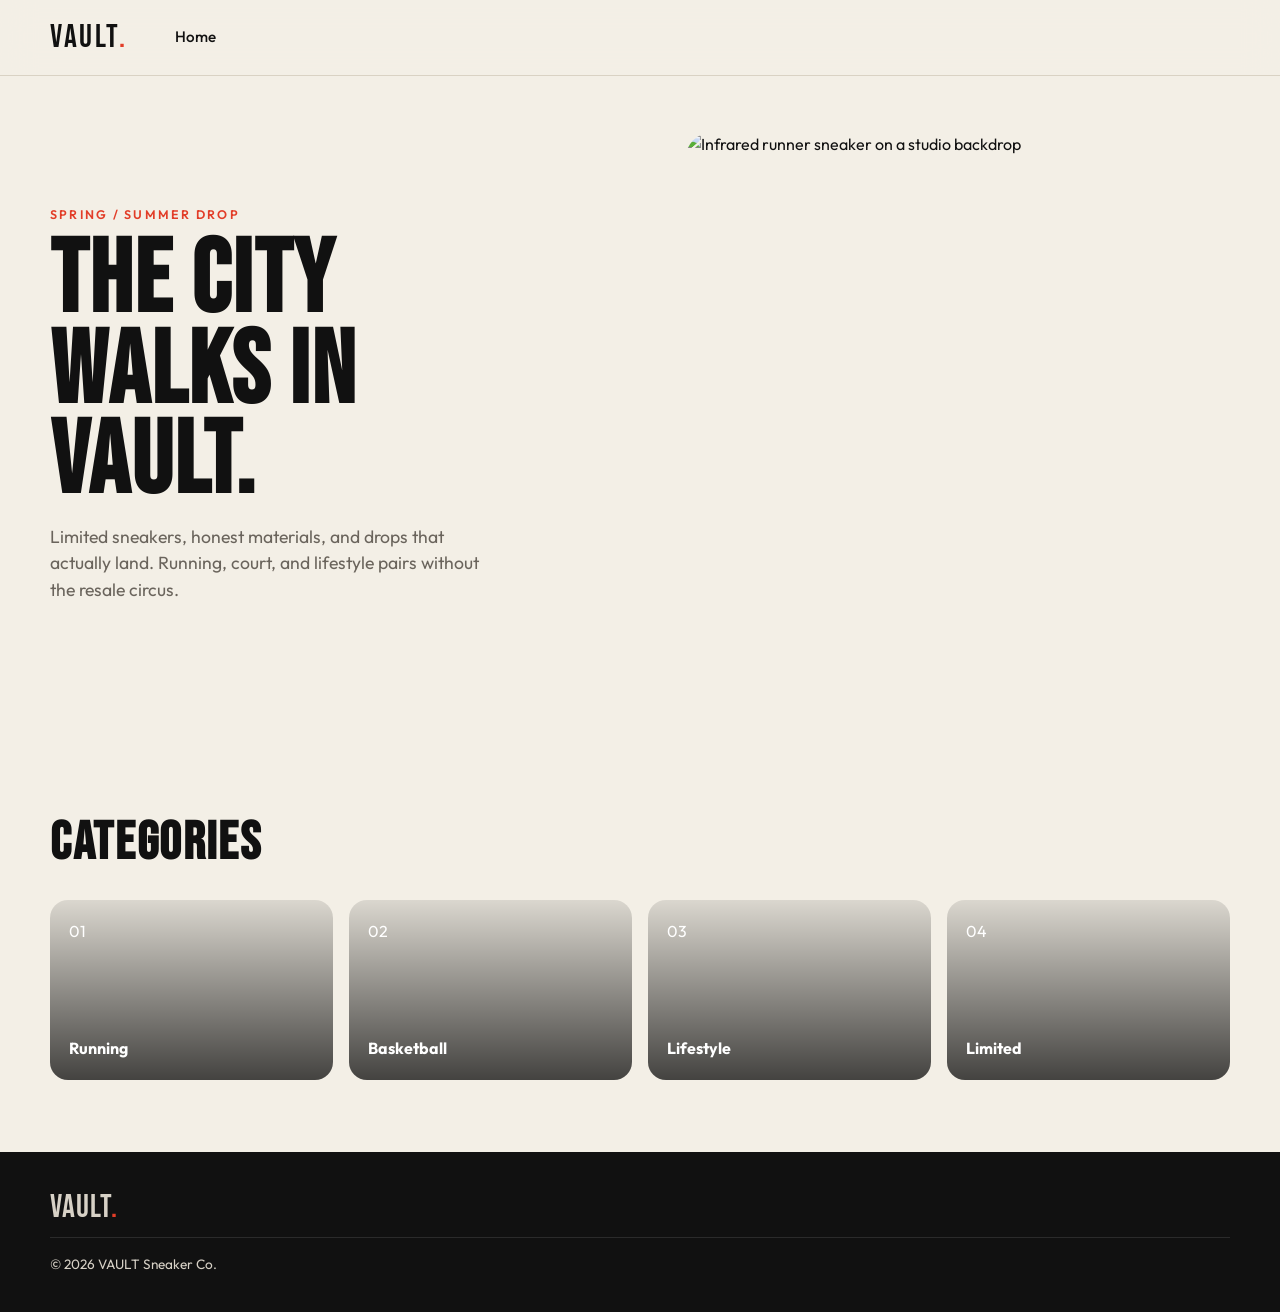
==== index.html @ f32f99b2 "Add the landing page hero and category sections." ====
<!DOCTYPE html>
<html lang="en">
  <head>
    <meta charset="UTF-8" />
    <meta name="viewport" content="width=device-width, initial-scale=1.0" />
    <title>VAULT — Premium Sneaker Store</title>
    <link rel="preconnect" href="https://fonts.googleapis.com" />
    <link rel="preconnect" href="https://fonts.gstatic.com" crossorigin />
    <link
      href="https://fonts.googleapis.com/css2?family=Bebas+Neue&family=Outfit:wght@300;400;500;600;700&display=swap"
      rel="stylesheet"
    />
    <link rel="stylesheet" href="css/style.css" />
  </head>
  <body data-page="home">
    <header class="site-header">
      <div class="container header-inner">
        <a class="logo" href="index.html">VAULT<span>.</span></a>
        <nav class="site-nav" aria-label="Primary">
          <a href="index.html" class="is-active">Home</a>
        </nav>
        <button class="nav-toggle" type="button" aria-label="Toggle menu" aria-expanded="false">☰</button>
      </div>
    </header>

    <main>
      <section class="container hero">
        <div>
          <p class="kicker">Spring / Summer drop</p>
          <h1>THE CITY<br />WALKS IN<br />VAULT.</h1>
          <p class="lede">
            Limited sneakers, honest materials, and drops that actually land.
            Running, court, and lifestyle pairs without the resale circus.
          </p>
        </div>
        <div class="hero-visual">
          <img
            src="https://images.unsplash.com/photo-1542291026-7eec264c27ff?auto=format&fit=crop&w=1400&q=80"
            alt="Infrared runner sneaker on a studio backdrop"
          />
        </div>
      </section>

      <section class="section">
        <div class="container">
          <div class="section-head">
            <h2>Categories</h2>
          </div>
          <div class="categories">
            <div class="category-card" style="background-image: url('https://images.unsplash.com/photo-1460353581641-37baddab0fa2?auto=format&fit=crop&w=800&q=80')">
              <span>01</span>
              <strong>Running</strong>
            </div>
            <div class="category-card" style="background-image: url('https://images.unsplash.com/photo-1552346154-21d32810aba3?auto=format&fit=crop&w=800&q=80')">
              <span>02</span>
              <strong>Basketball</strong>
            </div>
            <div class="category-card" style="background-image: url('https://images.unsplash.com/photo-1549298916-b41d501d3772?auto=format&fit=crop&w=800&q=80')">
              <span>03</span>
              <strong>Lifestyle</strong>
            </div>
            <div class="category-card" style="background-image: url('https://images.unsplash.com/photo-1595950653106-6c9ebd614d3a?auto=format&fit=crop&w=800&q=80')">
              <span>04</span>
              <strong>Limited</strong>
            </div>
          </div>
        </div>
      </section>
    </main>

    <footer class="site-footer">
      <div class="container">
        <div class="logo">VAULT<span>.</span></div>
        <p class="copyright">© 2026 VAULT Sneaker Co.</p>
      </div>
    </footer>
    <script src="js/ui.js"></script>
  </body>
</html>
---- css/style.css ----
:root {
  --bg: #f3efe6;
  --bg-alt: #e8e2d4;
  --ink: #111111;
  --muted: #6a645c;
  --line: #d9d2c4;
  --paper: #fffcf6;
  --accent: #e23d28;
  --accent-dark: #c12f1c;
  --error: #c1121f;
  --shadow: 0 18px 40px rgba(17, 17, 17, 0.08);
  --radius: 18px;
  --header: 76px;
  --max: 1180px;
  --font: "Outfit", system-ui, sans-serif;
  --display: "Bebas Neue", Impact, sans-serif;
}

*,
*::before,
*::after {
  box-sizing: border-box;
}

html {
  scroll-behavior: smooth;
}

body {
  margin: 0;
  font-family: var(--font);
  color: var(--ink);
  background: var(--bg);
  line-height: 1.5;
  min-height: 100vh;
  display: flex;
  flex-direction: column;
}

img {
  max-width: 100%;
  display: block;
}

a {
  color: inherit;
  text-decoration: none;
}

button,
input,
select,
textarea {
  font: inherit;
}

.container {
  width: min(100% - 2rem, var(--max));
  margin-inline: auto;
}

main {
  flex: 1;
}

.site-header {
  position: sticky;
  top: 0;
  z-index: 40;
  height: var(--header);
  background: rgba(243, 239, 230, 0.92);
  backdrop-filter: blur(16px);
  border-bottom: 1px solid var(--line);
}

.header-inner {
  height: 100%;
  display: flex;
  align-items: center;
  gap: 1rem;
}

.logo {
  font-family: var(--display);
  font-size: 2rem;
  letter-spacing: 0.08em;
  line-height: 1;
}

.logo span {
  color: var(--accent);
}

.site-nav {
  display: flex;
  gap: 1.5rem;
  margin-left: 2rem;
}

.site-nav a {
  font-size: 0.95rem;
  font-weight: 500;
  color: var(--muted);
}

.site-nav a:hover,
.site-nav a.is-active {
  color: var(--ink);
}

.header-actions {
  margin-left: auto;
  display: flex;
  align-items: center;
  gap: 0.75rem;
}

.cart-link {
  display: inline-flex;
  align-items: center;
  gap: 0.45rem;
  padding: 0.55rem 0.9rem;
  border: 1px solid var(--ink);
  border-radius: 999px;
  font-weight: 600;
  font-size: 0.9rem;
}

.cart-count {
  min-width: 1.35rem;
  height: 1.35rem;
  display: inline-grid;
  place-items: center;
  background: var(--accent);
  color: white;
  border-radius: 999px;
  font-size: 0.75rem;
}

.nav-toggle {
  display: none;
  margin-left: auto;
  width: 42px;
  height: 42px;
  border: 1px solid var(--line);
  background: var(--paper);
  border-radius: 10px;
}

.btn {
  display: inline-flex;
  align-items: center;
  justify-content: center;
  gap: 0.4rem;
  border: 0;
  cursor: pointer;
  border-radius: 999px;
  padding: 0.85rem 1.4rem;
  font-weight: 600;
  transition: transform 0.15s ease, background 0.15s ease;
}

.btn:hover {
  transform: translateY(-1px);
}

.btn-primary {
  background: var(--ink);
  color: var(--paper);
}

.btn-accent {
  background: var(--accent);
  color: white;
}

.btn-accent:hover {
  background: var(--accent-dark);
}

.btn-ghost {
  background: transparent;
  color: var(--ink);
  border: 1px solid var(--ink);
}

.btn-full {
  width: 100%;
}

.hero {
  display: grid;
  grid-template-columns: 1.05fr 0.95fr;
  gap: 2rem;
  align-items: center;
  padding: 3.5rem 0 2.5rem;
}

.kicker {
  display: inline-block;
  font-size: 0.78rem;
  letter-spacing: 0.18em;
  text-transform: uppercase;
  font-weight: 600;
  color: var(--accent);
  margin-bottom: 0.8rem;
}

.hero h1,
.page-hero h1,
.display {
  font-family: var(--display);
  font-size: clamp(3.4rem, 8vw, 7.2rem);
  line-height: 0.88;
  letter-spacing: 0.02em;
  margin: 0 0 1rem;
}

.lede {
  font-size: 1.1rem;
  color: var(--muted);
  max-width: 38ch;
  margin: 0 0 1.6rem;
}

.hero-actions {
  display: flex;
  flex-wrap: wrap;
  gap: 0.75rem;
}

.hero-visual img {
  width: 100%;
  height: min(62vh, 560px);
  object-fit: cover;
  border-radius: 28px;
}

.section {
  padding: 4.5rem 0;
}

.section-head h2,
.site-footer .logo {
  font-family: var(--display);
  letter-spacing: 0.03em;
}

.section-head h2 {
  font-size: clamp(2.2rem, 5vw, 3.4rem);
  margin: 0 0 1rem;
}

.categories {
  display: grid;
  grid-template-columns: repeat(4, 1fr);
  gap: 1rem;
}

.category-card {
  min-height: 180px;
  border-radius: var(--radius);
  padding: 1.2rem;
  display: flex;
  flex-direction: column;
  justify-content: space-between;
  color: white;
  background-size: cover;
  background-position: center;
  position: relative;
  overflow: hidden;
}

.category-card::before {
  content: "";
  position: absolute;
  inset: 0;
  background: linear-gradient(180deg, rgba(0, 0, 0, 0.1), rgba(0, 0, 0, 0.72));
}

.category-card > * {
  position: relative;
}

.product-grid {
  display: grid;
  grid-template-columns: repeat(3, 1fr);
  gap: 1.25rem;
}

.product-card {
  background: var(--paper);
  border-radius: var(--radius);
  overflow: hidden;
  display: flex;
  flex-direction: column;
}

.product-media {
  position: relative;
  background: var(--bg-alt);
  aspect-ratio: 1 / 1;
}

.product-media img {
  width: 100%;
  height: 100%;
  object-fit: cover;
}

.badge {
  position: absolute;
  top: 0.9rem;
  left: 0.9rem;
  background: var(--ink);
  color: white;
  font-size: 0.72rem;
  font-weight: 600;
  letter-spacing: 0.04em;
  text-transform: uppercase;
  padding: 0.3rem 0.55rem;
  border-radius: 999px;
}

.badge.limited {
  background: var(--accent);
}

.product-body {
  padding: 1rem 1rem 1.15rem;
  display: grid;
  gap: 0.7rem;
}

.product-meta {
  display: flex;
  justify-content: space-between;
  gap: 0.75rem;
}

.product-meta h3 {
  margin: 0;
  font-size: 1.08rem;
}

.category-tag {
  color: var(--muted);
  font-size: 0.82rem;
}

.card-actions {
  display: grid;
  grid-template-columns: 1fr auto;
  gap: 0.5rem;
}

.card-actions select,
.toolbar input,
.toolbar select,
.field input {
  border: 1px solid var(--line);
  background: var(--bg);
  border-radius: 12px;
  padding: 0.7rem 0.85rem;
}

.card-actions select {
  border-radius: 999px;
}

.page-hero {
  padding: 2.5rem 0 1rem;
}

.toolbar {
  display: flex;
  flex-wrap: wrap;
  gap: 0.75rem;
  margin-bottom: 1.5rem;
}

.toolbar input {
  min-width: min(100%, 280px);
  flex: 1;
  background: var(--paper);
  border-radius: 999px;
}

.toolbar select {
  background: var(--paper);
  border-radius: 999px;
}

.cart-layout,
.pay-layout {
  display: grid;
  grid-template-columns: 1.5fr 0.9fr;
  gap: 1.5rem;
  align-items: start;
  padding-bottom: 4rem;
}

.cart-item,
.summary-card,
.form-card {
  background: var(--paper);
  border-radius: var(--radius);
  padding: 1.1rem;
}

.cart-item {
  display: grid;
  grid-template-columns: 110px 1fr auto;
  gap: 1rem;
  margin-bottom: 0.9rem;
}

.cart-item img {
  width: 110px;
  height: 110px;
  object-fit: cover;
  border-radius: 14px;
  background: var(--bg-alt);
}

.qty-row {
  display: flex;
  align-items: center;
  gap: 0.5rem;
  margin-top: 0.6rem;
}

.qty-row button {
  width: 32px;
  height: 32px;
  border-radius: 8px;
  border: 1px solid var(--line);
  background: var(--bg);
  cursor: pointer;
}

.remove-btn {
  border: 0;
  background: none;
  color: var(--muted);
  cursor: pointer;
  text-decoration: underline;
}

.summary-row {
  display: flex;
  justify-content: space-between;
  margin: 0.55rem 0;
  color: var(--muted);
}

.summary-row.total {
  color: var(--ink);
  font-weight: 700;
  font-size: 1.15rem;
  border-top: 1px solid var(--line);
  padding-top: 0.85rem;
  margin-top: 0.85rem;
}

.form-grid {
  display: grid;
  grid-template-columns: 1fr 1fr;
  gap: 0.9rem;
}

.field {
  display: grid;
  gap: 0.35rem;
}

.field.full {
  grid-column: 1 / -1;
}

.field label {
  font-size: 0.85rem;
  font-weight: 600;
}

.field input.is-invalid {
  border-color: var(--error);
  background: #fff5f5;
}

.error {
  color: var(--error);
  font-size: 0.78rem;
  min-height: 1em;
}

.checkbox {
  display: flex;
  gap: 0.55rem;
  align-items: flex-start;
  font-size: 0.9rem;
}

.success {
  text-align: center;
  padding: 4rem 1rem 5rem;
}

.success h1 {
  font-family: var(--display);
  font-size: clamp(3rem, 7vw, 5.5rem);
  margin: 0.4rem 0;
}

.empty-state {
  background: var(--paper);
  border-radius: var(--radius);
  padding: 3rem 1.5rem;
  text-align: center;
}

.toast {
  position: fixed;
  right: 1.2rem;
  bottom: 1.2rem;
  background: var(--ink);
  color: white;
  padding: 0.85rem 1rem;
  border-radius: 12px;
  z-index: 50;
  opacity: 0;
  transform: translateY(8px);
  pointer-events: none;
  transition: 0.2s ease;
}

.toast.is-visible {
  opacity: 1;
  transform: none;
}

.site-footer {
  background: var(--ink);
  color: #d7d1c6;
  padding: 2.5rem 0 1.5rem;
}

.footer-grid {
  display: grid;
  grid-template-columns: 1.4fr 1fr 1fr;
  gap: 1.5rem;
  margin-bottom: 1.5rem;
}

.copyright {
  border-top: 1px solid #2b2b2b;
  padding-top: 1rem;
  font-size: 0.85rem;
}

@media (max-width: 980px) {
  .hero,
  .cart-layout,
  .pay-layout,
  .footer-grid {
    grid-template-columns: 1fr;
  }

  .product-grid,
  .categories {
    grid-template-columns: 1fr 1fr;
  }
}

@media (max-width: 720px) {
  .nav-toggle {
    display: grid;
    place-items: center;
  }

  .site-nav {
    display: none;
    position: absolute;
    top: var(--header);
    left: 0;
    right: 0;
    background: var(--bg);
    border-bottom: 1px solid var(--line);
    padding: 1rem 1.25rem 1.2rem;
    flex-direction: column;
    margin: 0;
    gap: 0.85rem;
  }

  .site-nav.is-open {
    display: flex;
  }

  .header-actions {
    margin-left: 0;
  }

  .product-grid,
  .categories,
  .form-grid {
    grid-template-columns: 1fr;
  }

  .cart-item {
    grid-template-columns: 88px 1fr;
  }
}
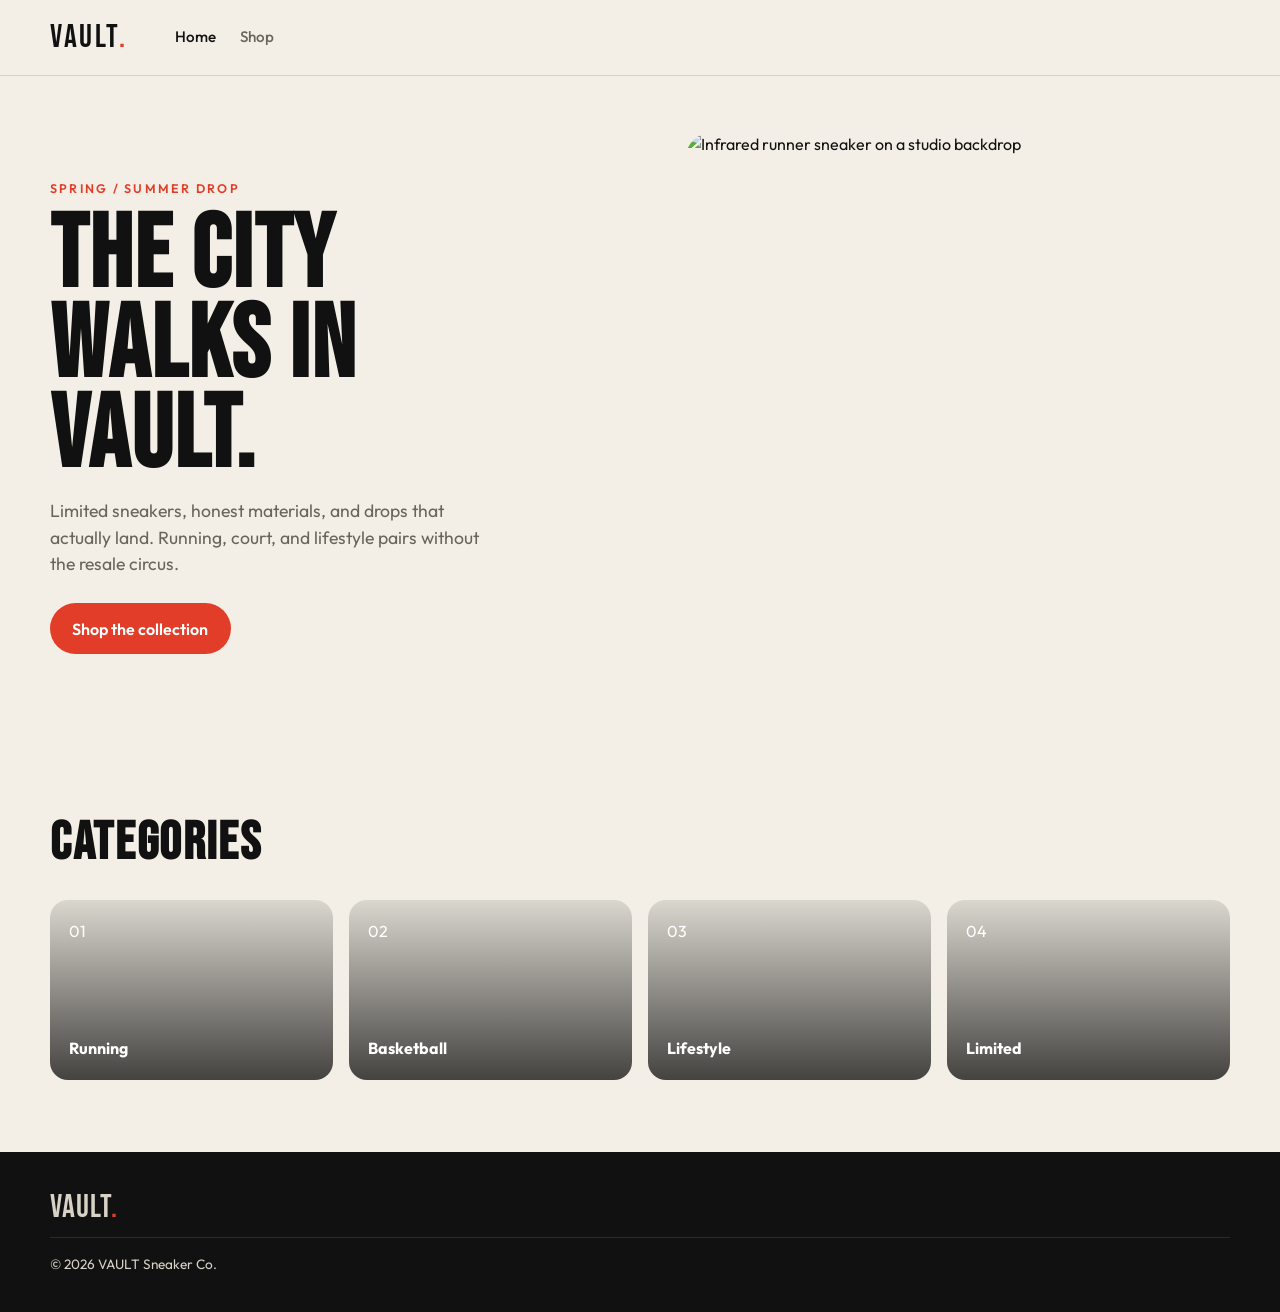
==== commit 7de7349c: "Add a product display page." ====
--- a/index.html
+++ b/index.html
@@ -18,6 +18,7 @@
         <a class="logo" href="index.html">VAULT<span>.</span></a>
         <nav class="site-nav" aria-label="Primary">
           <a href="index.html" class="is-active">Home</a>
+          <a href="products.html">Shop</a>
         </nav>
         <button class="nav-toggle" type="button" aria-label="Toggle menu" aria-expanded="false">☰</button>
       </div>
@@ -32,6 +33,9 @@
             Limited sneakers, honest materials, and drops that actually land.
             Running, court, and lifestyle pairs without the resale circus.
           </p>
+          <div class="hero-actions">
+            <a class="btn btn-accent" href="products.html">Shop the collection</a>
+          </div>
         </div>
         <div class="hero-visual">
           <img
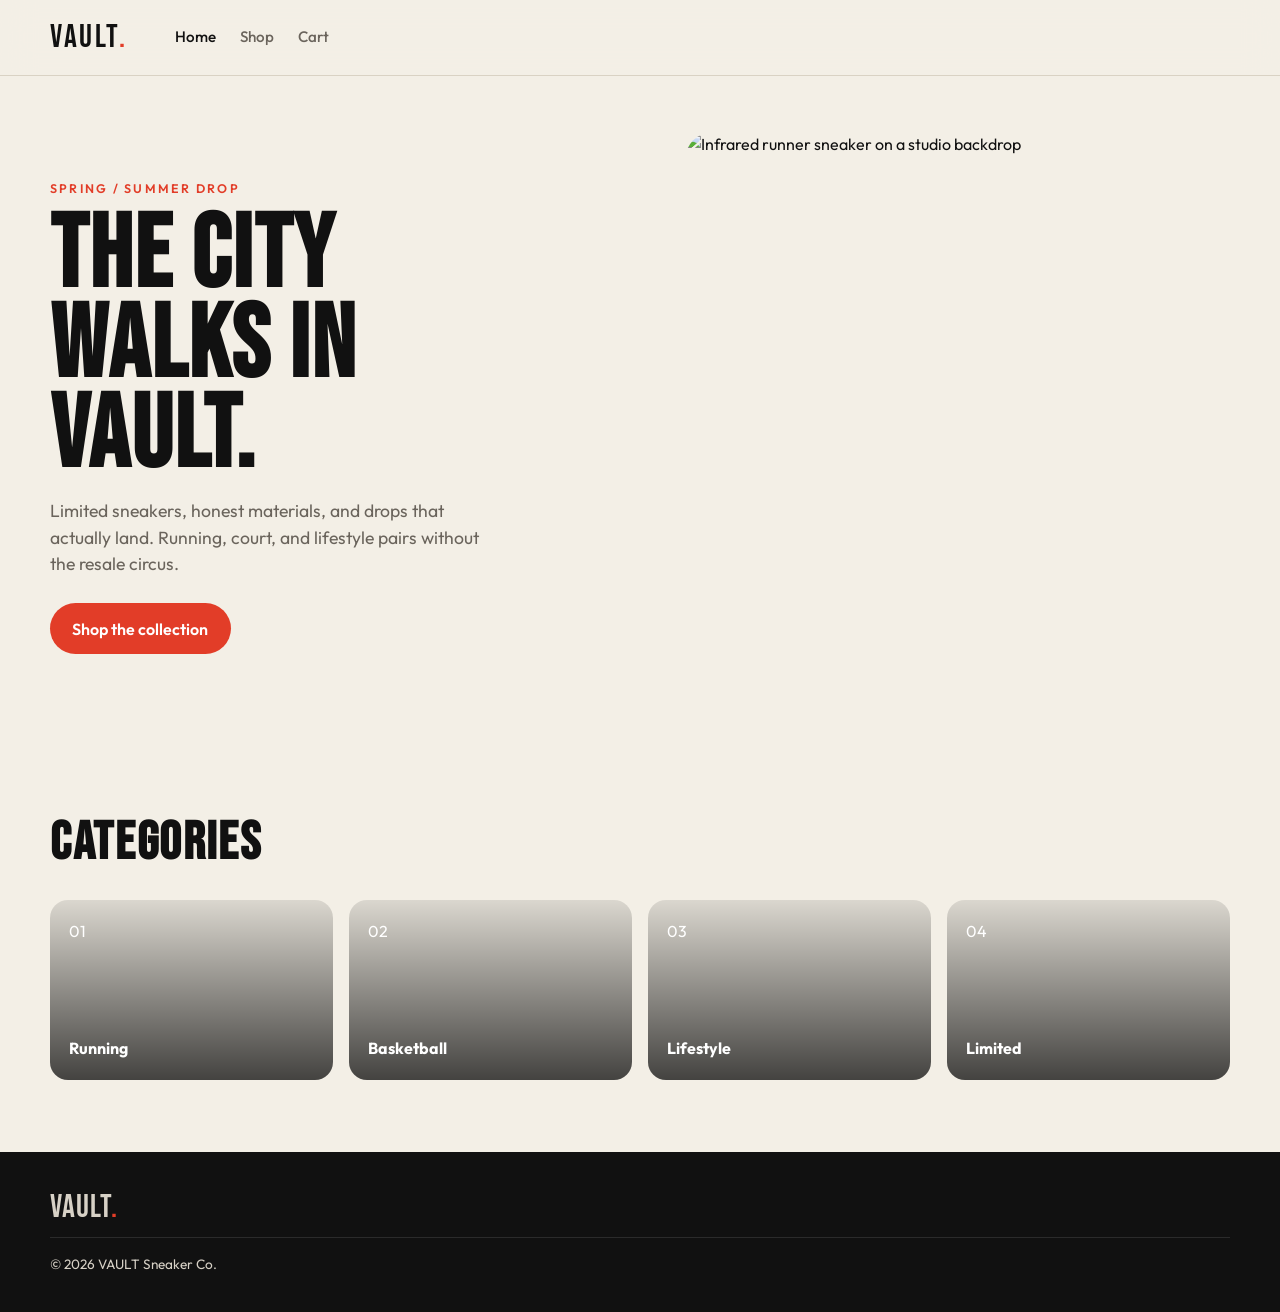
==== commit 934839a9: "Add a shopping cart page." ====
--- a/index.html
+++ b/index.html
@@ -19,6 +19,7 @@
         <nav class="site-nav" aria-label="Primary">
           <a href="index.html" class="is-active">Home</a>
           <a href="products.html">Shop</a>
+          <a href="cart.html">Cart</a>
         </nav>
         <button class="nav-toggle" type="button" aria-label="Toggle menu" aria-expanded="false">☰</button>
       </div>
@@ -51,22 +52,22 @@
             <h2>Categories</h2>
           </div>
           <div class="categories">
-            <div class="category-card" style="background-image: url('https://images.unsplash.com/photo-1460353581641-37baddab0fa2?auto=format&fit=crop&w=800&q=80')">
+            <a class="category-card" href="products.html?category=Running" style="background-image: url('https://images.unsplash.com/photo-1460353581641-37baddab0fa2?auto=format&fit=crop&w=800&q=80')">
               <span>01</span>
               <strong>Running</strong>
-            </div>
-            <div class="category-card" style="background-image: url('https://images.unsplash.com/photo-1552346154-21d32810aba3?auto=format&fit=crop&w=800&q=80')">
+            </a>
+            <a class="category-card" href="products.html?category=Basketball" style="background-image: url('https://images.unsplash.com/photo-1552346154-21d32810aba3?auto=format&fit=crop&w=800&q=80')">
               <span>02</span>
               <strong>Basketball</strong>
-            </div>
-            <div class="category-card" style="background-image: url('https://images.unsplash.com/photo-1549298916-b41d501d3772?auto=format&fit=crop&w=800&q=80')">
+            </a>
+            <a class="category-card" href="products.html?category=Lifestyle" style="background-image: url('https://images.unsplash.com/photo-1549298916-b41d501d3772?auto=format&fit=crop&w=800&q=80')">
               <span>03</span>
               <strong>Lifestyle</strong>
-            </div>
-            <div class="category-card" style="background-image: url('https://images.unsplash.com/photo-1595950653106-6c9ebd614d3a?auto=format&fit=crop&w=800&q=80')">
+            </a>
+            <a class="category-card" href="products.html?category=Limited" style="background-image: url('https://images.unsplash.com/photo-1595950653106-6c9ebd614d3a?auto=format&fit=crop&w=800&q=80')">
               <span>04</span>
               <strong>Limited</strong>
-            </div>
+            </a>
           </div>
         </div>
       </section>
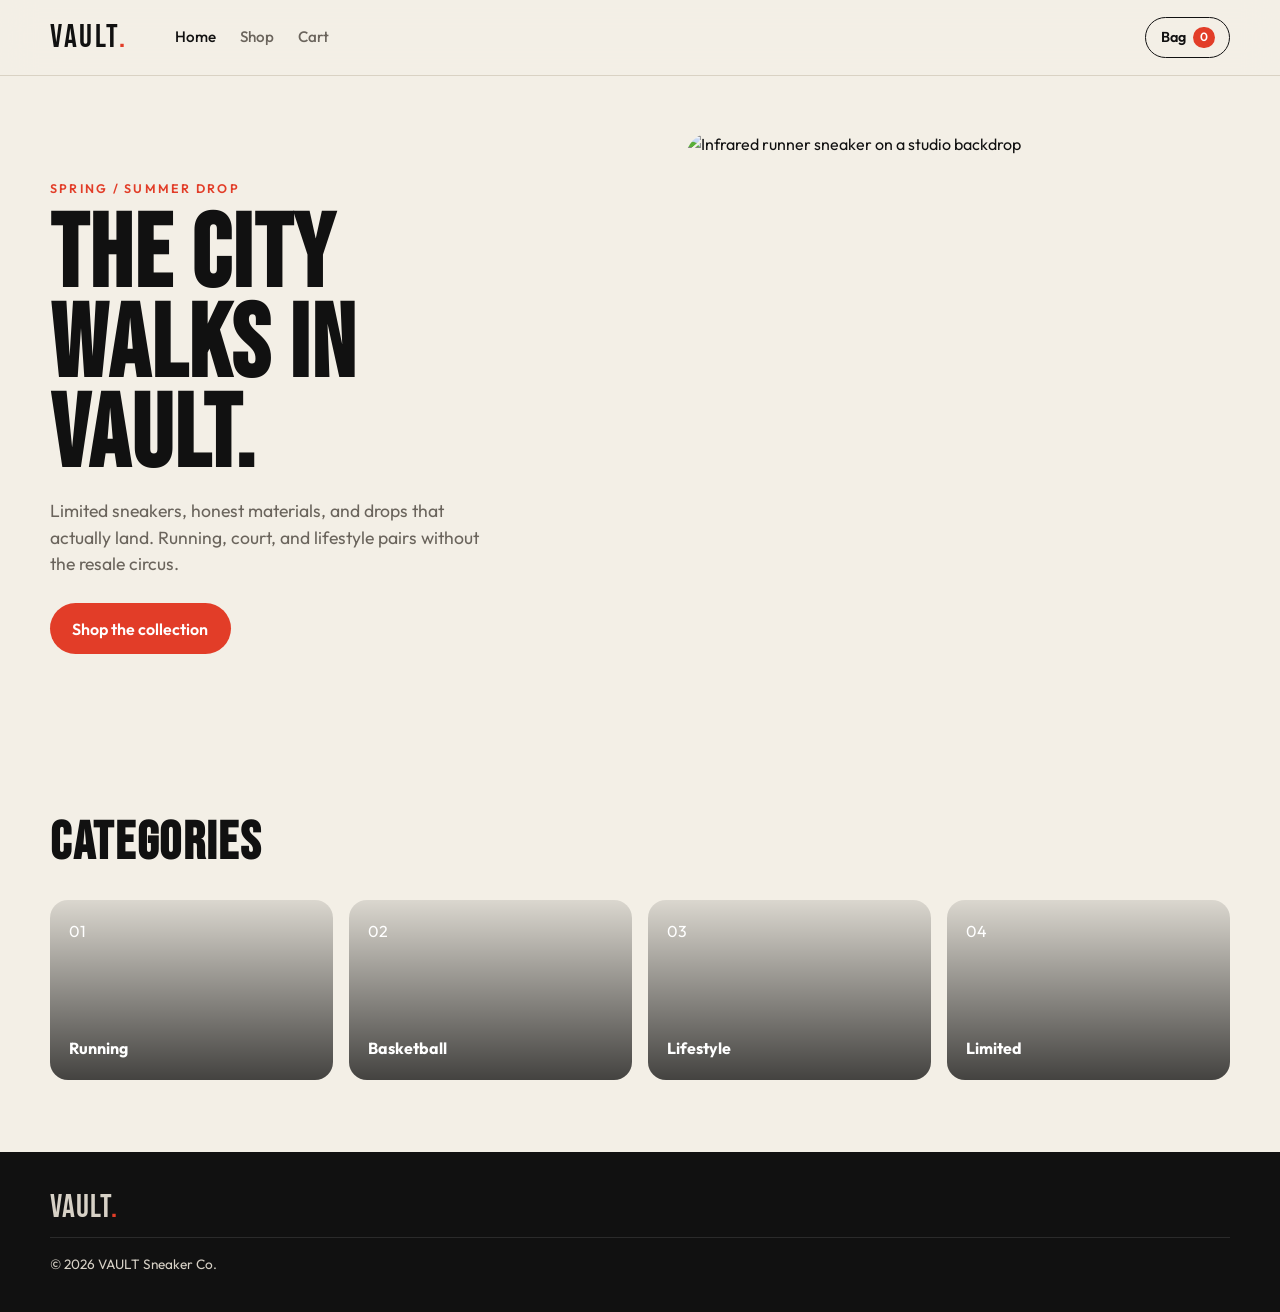
==== commit 26af5467: "Save cart items in the browser." ====
--- a/index.html
+++ b/index.html
@@ -22,6 +22,12 @@
           <a href="cart.html">Cart</a>
         </nav>
         <button class="nav-toggle" type="button" aria-label="Toggle menu" aria-expanded="false">☰</button>
+        <div class="header-actions">
+          <a class="cart-link" href="cart.html">
+            Bag
+            <span class="cart-count" data-cart-count hidden>0</span>
+          </a>
+        </div>
       </div>
     </header>
 
@@ -79,6 +85,9 @@
         <p class="copyright">© 2026 VAULT Sneaker Co.</p>
       </div>
     </footer>
+    <div class="toast" id="toast" role="status"></div>
+    <script src="js/data.js"></script>
+    <script src="js/cart.js"></script>
     <script src="js/ui.js"></script>
   </body>
 </html>
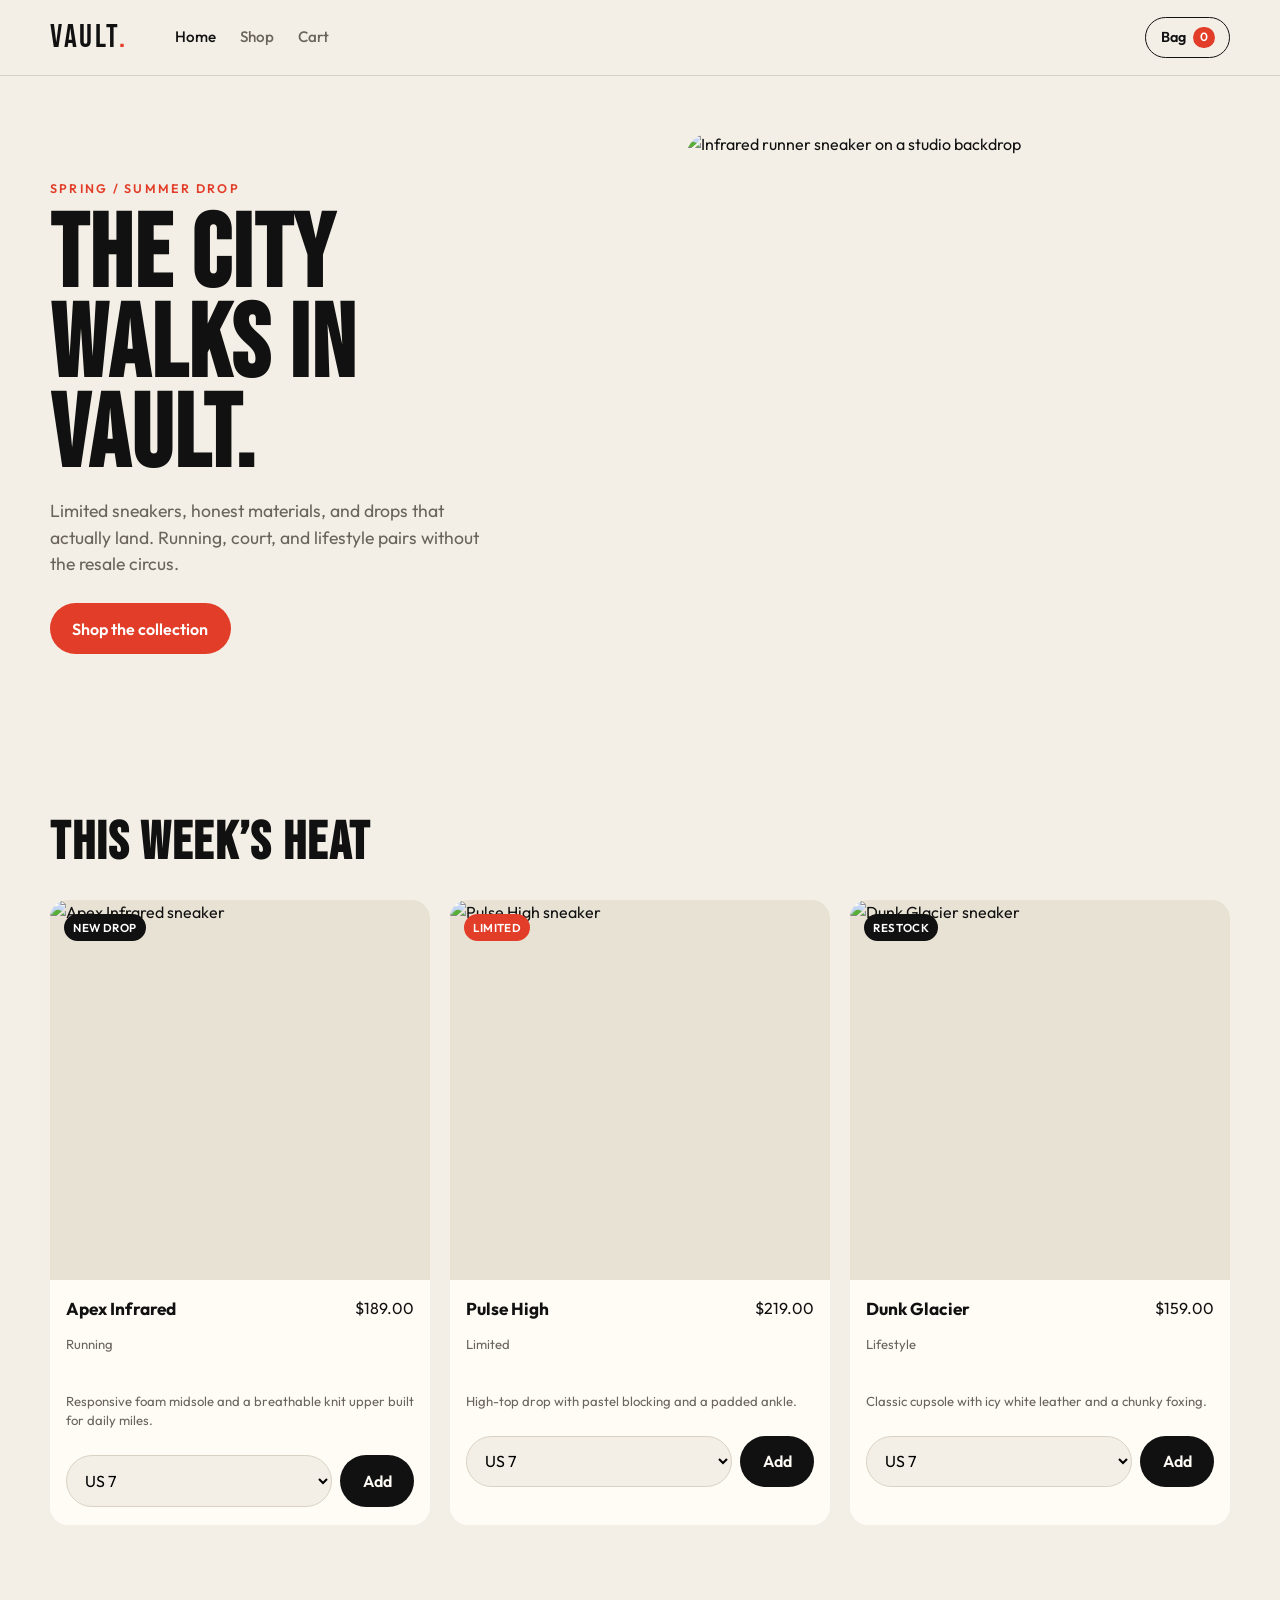
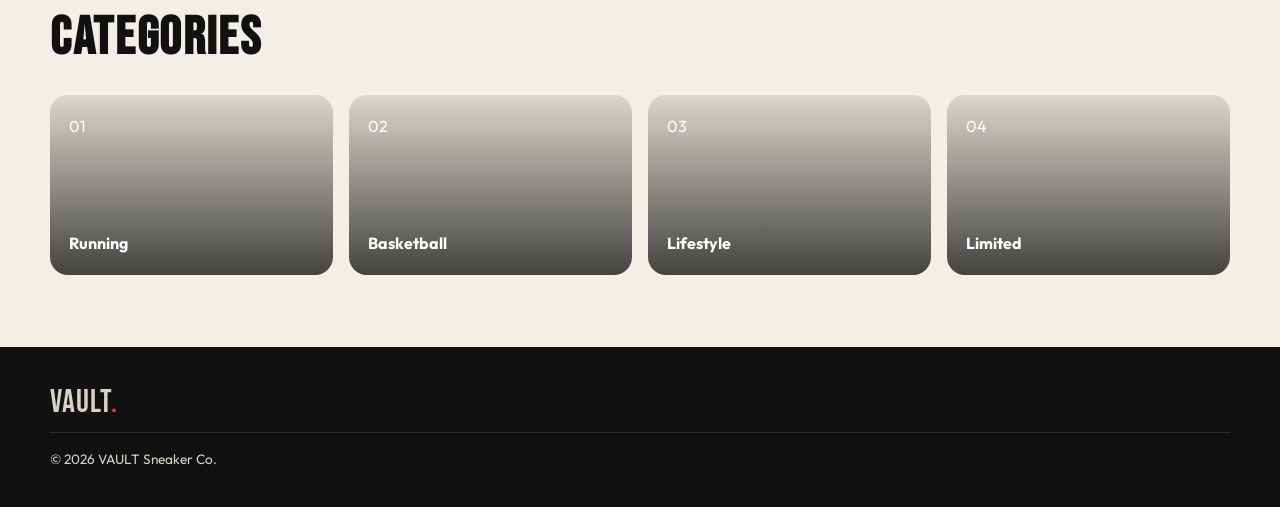
==== commit f151e5b9: "Show cart quantities and order totals." ====
--- a/index.html
+++ b/index.html
@@ -55,6 +55,15 @@
       <section class="section">
         <div class="container">
           <div class="section-head">
+            <h2>This week’s heat</h2>
+          </div>
+          <div class="product-grid" id="featured-grid"></div>
+        </div>
+      </section>
+
+      <section class="section" style="padding-top: 0">
+        <div class="container">
+          <div class="section-head">
             <h2>Categories</h2>
           </div>
           <div class="categories">
@@ -89,5 +98,6 @@
     <script src="js/data.js"></script>
     <script src="js/cart.js"></script>
     <script src="js/ui.js"></script>
+    <script src="js/home.js"></script>
   </body>
 </html>
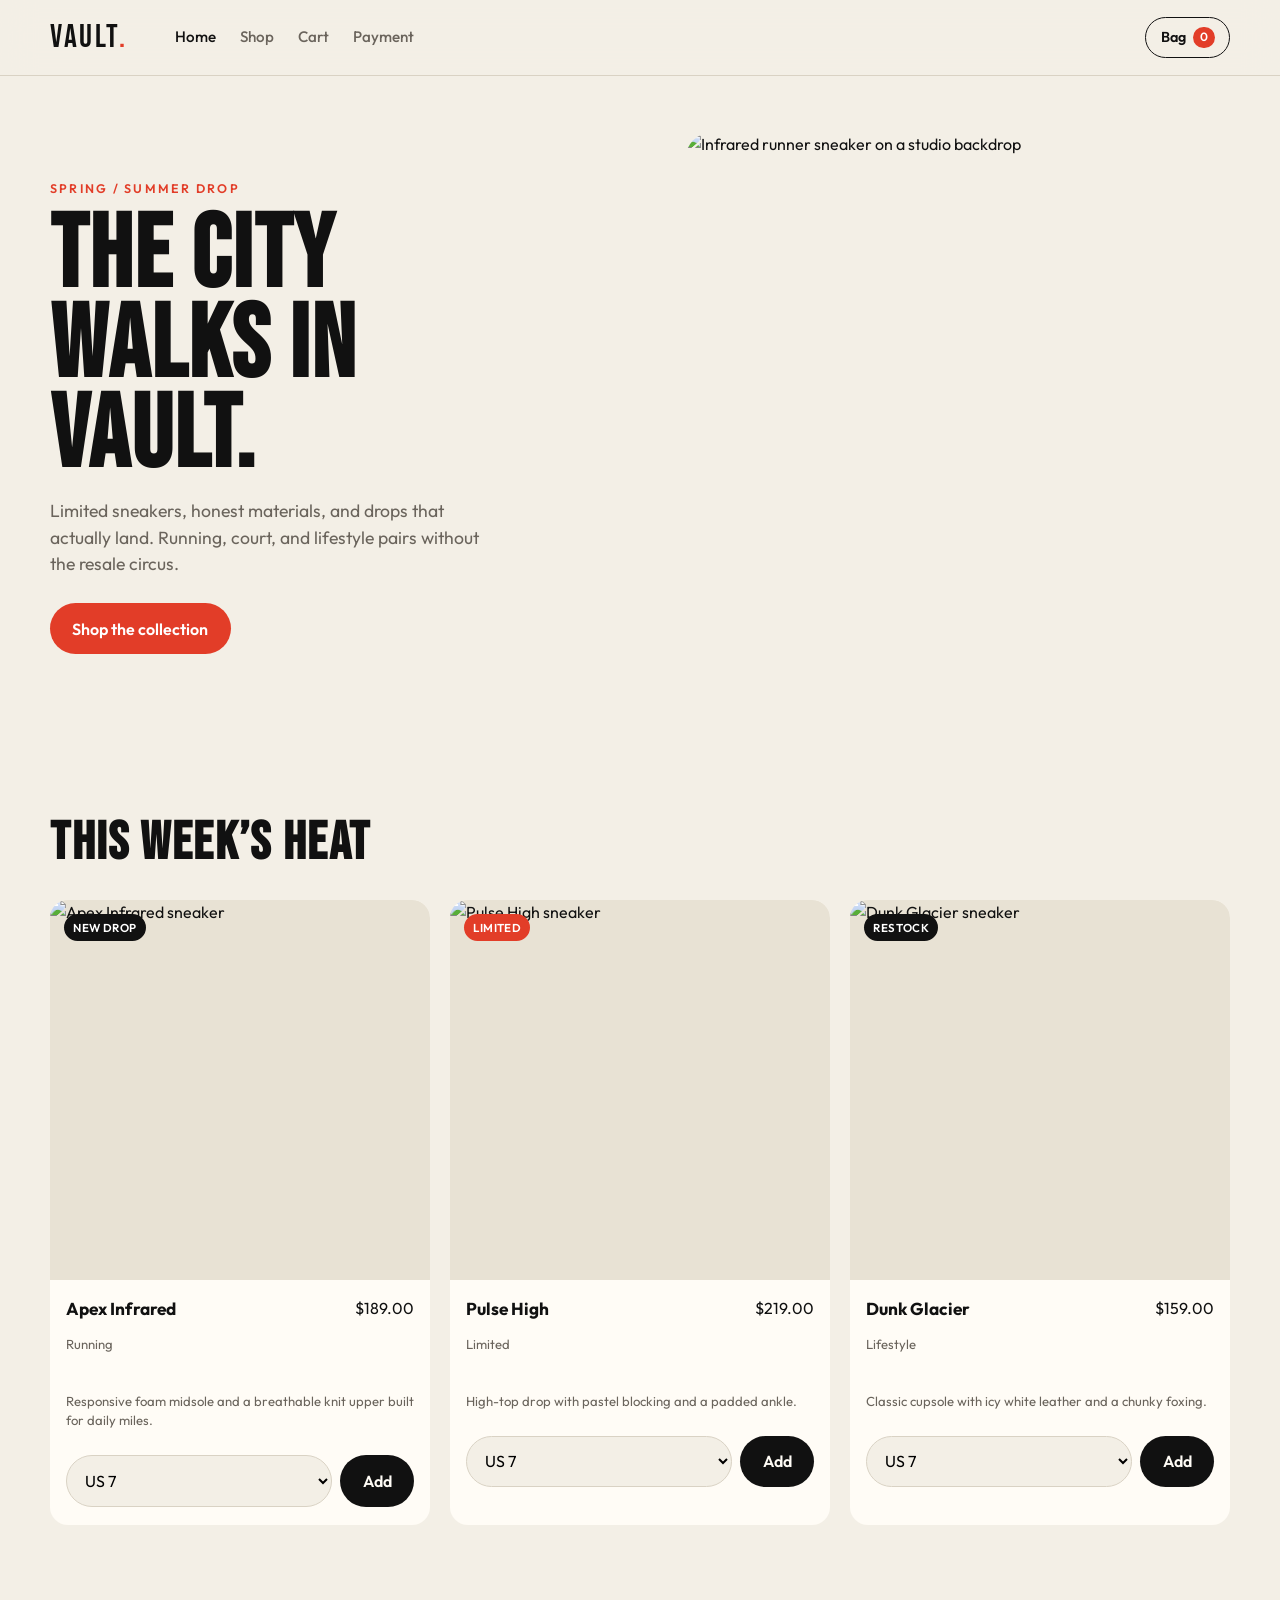
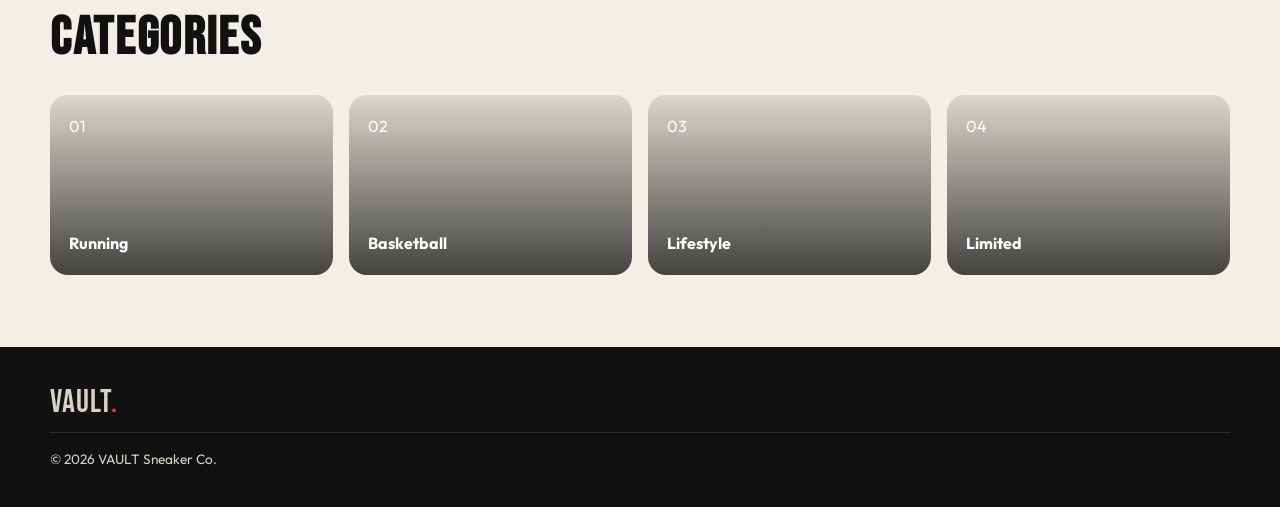
==== commit 13bfe073: "Add a payment page with shipping and card fields." ====
--- a/index.html
+++ b/index.html
@@ -20,6 +20,7 @@
           <a href="index.html" class="is-active">Home</a>
           <a href="products.html">Shop</a>
           <a href="cart.html">Cart</a>
+          <a href="payment.html">Payment</a>
         </nav>
         <button class="nav-toggle" type="button" aria-label="Toggle menu" aria-expanded="false">☰</button>
         <div class="header-actions">
